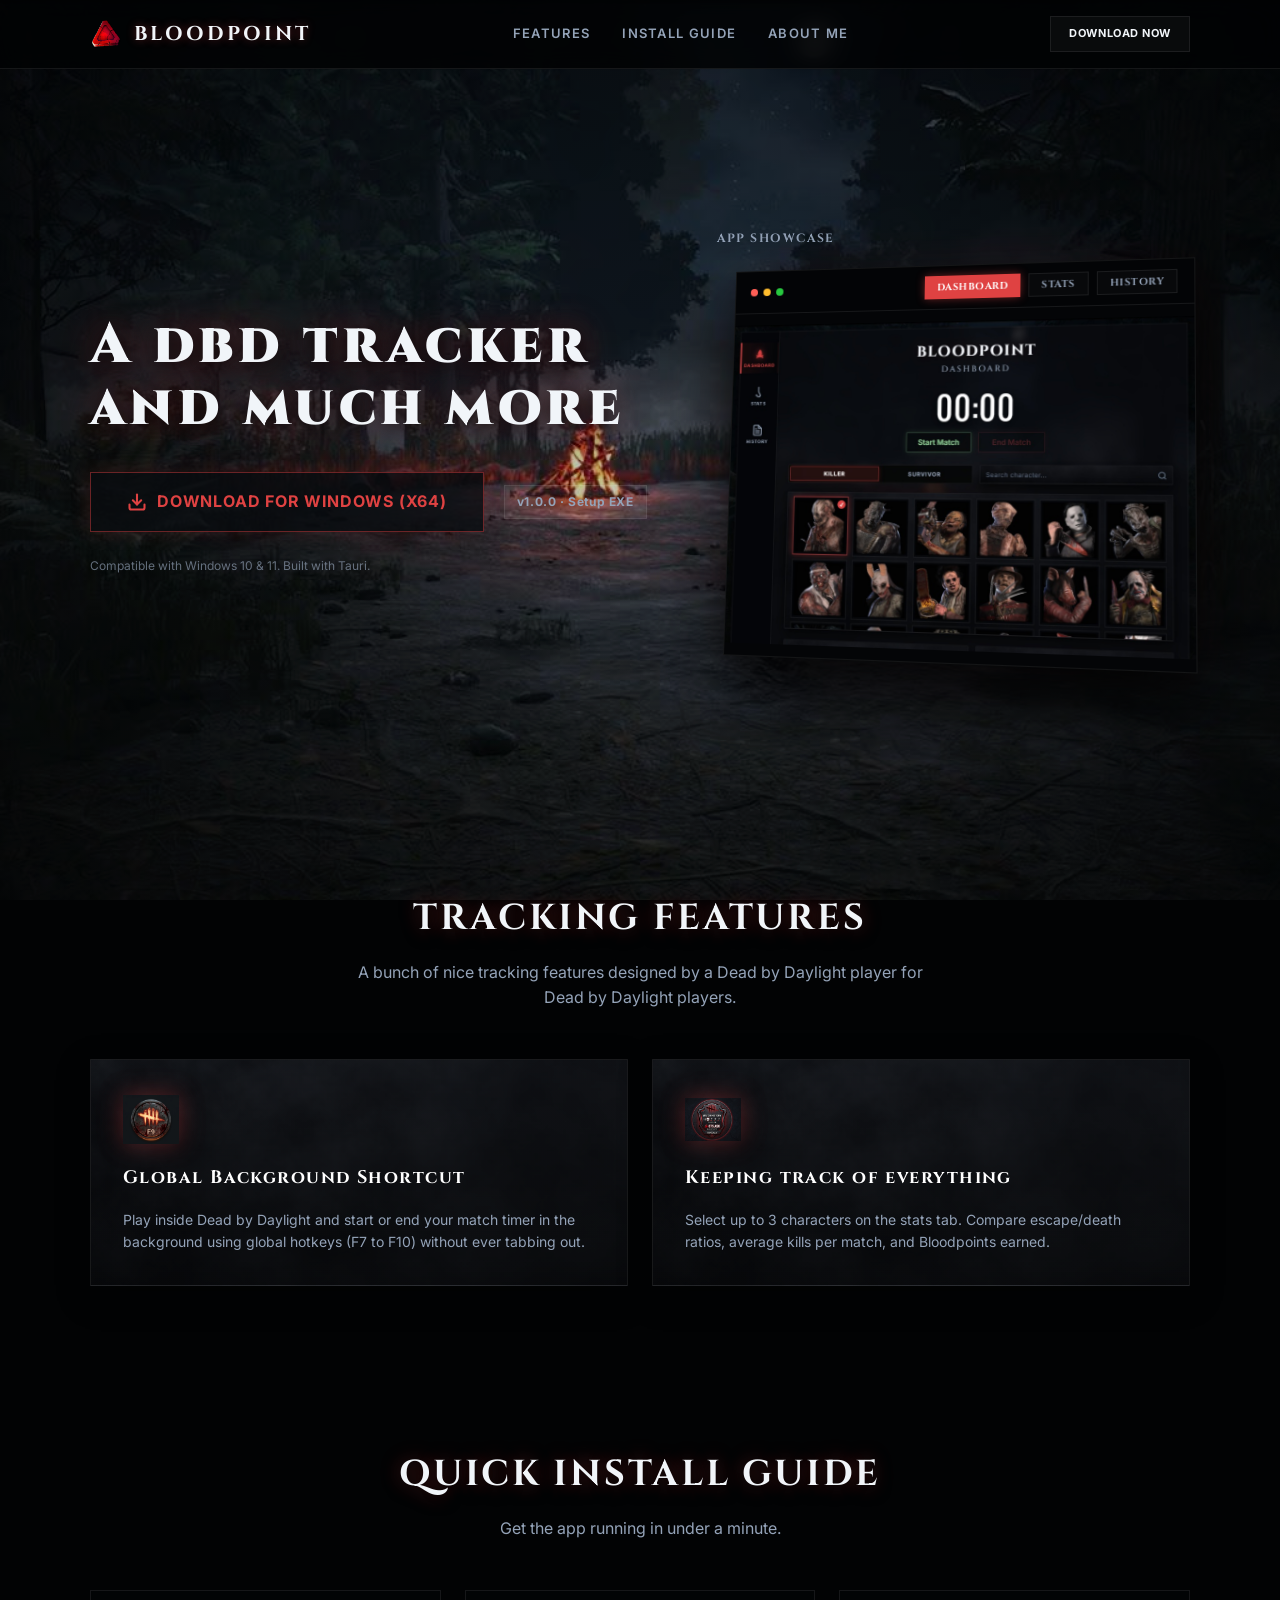
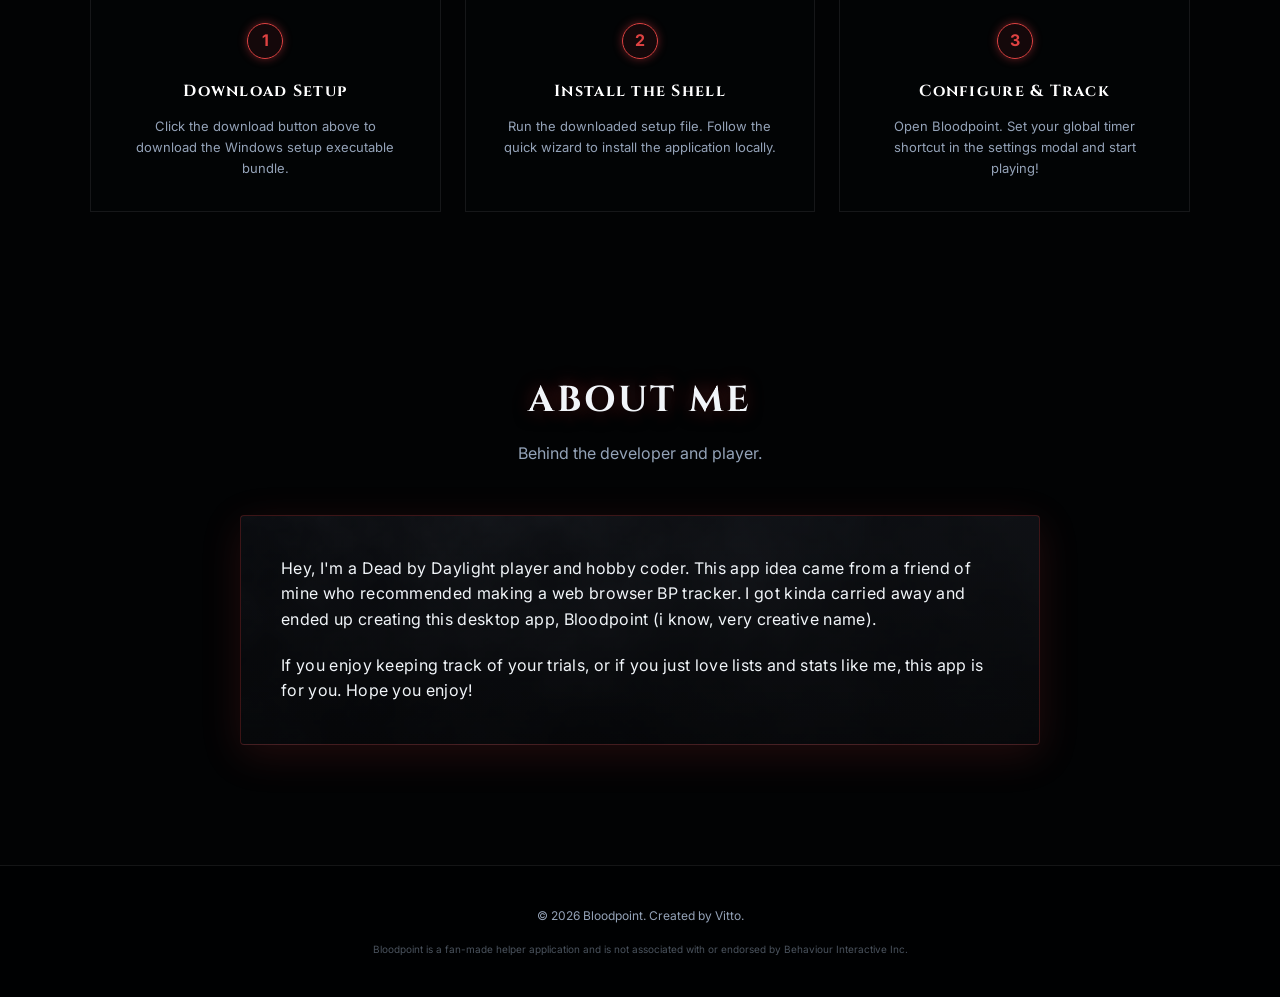
==== index.html @ 20779bcf "Initial commit of Bloodpoint showcase website" ====
<!DOCTYPE html>
<html lang="en">
<head>
  <meta charset="UTF-8">
  <meta name="viewport" content="width=device-width, initial-scale=1.0">
  <title>Bloodpoint - Dead by Daylight Companion App</title>
  <meta name="description" content="Track trials, manage matches, stopwatch games, and view Bloodpoint stats with the Bloodpoint app: the ultimate desktop helper for Dead by Daylight.">
  <link rel="icon" type="image/webp" href="assets/TransparentBP.webp">
  <link rel="stylesheet" href="index.css">
</head>
<body>

  <!-- Background Smoke Overlay -->
  <div class="fog-overlay"></div>

  <!-- Header -->
  <header class="site-header">
    <div class="header-container">
      <a href="#" class="logo-group">
        <img src="assets/TransparentBP.webp" alt="Bloodpoint Logo" class="nav-logo" onerror="this.style.display='none';">
        <span class="logo-text">BLOODPOINT</span>
      </a>
      <nav class="nav-links">
        <a href="#features" class="nav-link">Features</a>
        <a href="#install" class="nav-link">Install Guide</a>
        <a href="#about" class="nav-link">About Me</a>
      </nav>
      <a href="#download" class="cta-button nav-cta">Download Now</a>
    </div>
  </header>

  <!-- Hero Landing Section -->
  <section class="hero-section" id="download">
    <div class="hero-container">
      <div class="hero-content">
        <h1 class="hero-title">A dbd tracker and much more</h1>
        <div class="hero-actions">
          <!-- Direct download of your local installer -->
          <a href="Bloodpoint_1.0.0_x64-setup.exe" download class="cta-button primary-cta" id="download-win-btn">
            <svg viewBox="0 0 24 24" width="20" height="20" fill="none" stroke="currentColor" stroke-width="2.5" stroke-linecap="round" stroke-linejoin="round" class="btn-icon">
              <path d="M21 15v4a2 2 0 0 1-2 2H5a2 2 0 0 1-2-2v-4"></path>
              <polyline points="7 10 12 15 17 10"></polyline>
              <line x1="12" y1="15" x2="12" y2="3"></line>
            </svg>
            Download for Windows (x64)
          </a>
          <span class="version-badge">v1.0.0 · Setup EXE</span>
        </div>
        <p class="hero-footnote">Compatible with Windows 10 & 11. Built with Tauri.</p>
      </div>

      <!-- App Mockup Preview -->
      <div class="hero-mockup-wrapper">
        <span class="mockup-label">App Showcase</span>
        <div class="mockup-frame">
          <div class="mockup-titlebar">
            <div class="mockup-window-controls">
              <span class="mockup-dot red"></span>
              <span class="mockup-dot yellow"></span>
              <span class="mockup-dot green"></span>
            </div>
            <div class="mockup-tabs">
              <button type="button" class="mockup-tab-btn active" data-tab="dashboard">Dashboard</button>
              <button type="button" class="mockup-tab-btn" data-tab="stats">Stats</button>
              <button type="button" class="mockup-tab-btn" data-tab="history">History</button>
            </div>
          </div>
          <div class="mockup-body">
            <img id="mockup-img-dashboard" src="assets/Dashboarddbd.jpg" class="showcase-img active" alt="Bloodpoint Dashboard">
            <img id="mockup-img-stats" src="assets/Statsdbd.jpg" class="showcase-img" alt="Bloodpoint Stats">
            <img id="mockup-img-history" src="assets/MatchHistorydbd.jpg" class="showcase-img" alt="Bloodpoint Match History">
          </div>
        </div>
      </div>
    </div>
  </section>

  <!-- Showcase Features -->
  <section class="features-section" id="features">
    <div class="section-header">
      <h2 class="section-title">TRACKING FEATURES</h2>
      <p class="section-subtitle">A bunch of nice tracking features designed by a Dead by Daylight player for Dead by Daylight players.</p>
    </div>
    <div class="features-grid">
      <article class="feature-card">
        <div class="feature-icon-wrapper">
          <img src="assets/Global.png" class="feature-icon-img" alt="Global Shortcut">
        </div>
        <h3 class="feature-title">Global Background Shortcut</h3>
        <p class="feature-desc">Play inside Dead by Daylight and start or end your match timer in the background using global hotkeys (F7 to F10) without ever tabbing out.</p>
      </article>
      <article class="feature-card">
        <div class="feature-icon-wrapper">
          <img src="assets/Tracker.png" class="feature-icon-img" alt="Tracker Icon">
        </div>
        <h3 class="feature-title">Keeping track of everything</h3>
        <p class="feature-desc">Select up to 3 characters on the stats tab. Compare escape/death ratios, average kills per match, and Bloodpoints earned.</p>
      </article>
    </div>
  </section>

  <!-- Installation Steps -->
  <section class="install-section" id="install">
    <div class="section-header">
      <h2 class="section-title">QUICK INSTALL GUIDE</h2>
      <p class="section-subtitle">Get the app running in under a minute.</p>
    </div>
    <div class="install-steps">
      <div class="step-card">
        <div class="step-num">1</div>
        <h3 class="step-title">Download Setup</h3>
        <p class="step-desc">Click the download button above to download the Windows setup executable bundle.</p>
      </div>
      <div class="step-card">
        <div class="step-num">2</div>
        <h3 class="step-title">Install the Shell</h3>
        <p class="step-desc">Run the downloaded setup file. Follow the quick wizard to install the application locally.</p>
      </div>
      <div class="step-card">
        <div class="step-num">3</div>
        <h3 class="step-title">Configure & Track</h3>
        <p class="step-desc">Open Bloodpoint. Set your global timer shortcut in the settings modal and start playing!</p>
      </div>
    </div>
  </section>

  <!-- About Me Section -->
  <section class="about-section" id="about">
    <div class="section-header">
      <h2 class="section-title">ABOUT ME</h2>
      <p class="section-subtitle">Behind the developer and player.</p>
    </div>
    <div class="about-container">
      <div class="about-content-box">
        <p>Hey, I'm a Dead by Daylight player and hobby coder. This app idea came from a friend of mine who recommended making a web browser BP tracker. I got kinda carried away and ended up creating this desktop app, Bloodpoint (i know, very creative name).</p>
        <p>If you enjoy keeping track of your trials, or if you just love lists and stats like me, this app is for you. Hope you enjoy!</p>
      </div>
    </div>
  </section>

  <!-- Footer -->
  <footer class="site-footer">
    <div class="footer-container">
      <p class="copyright">&copy; 2026 Bloodpoint. Created by Vitto.</p>
      <p class="dbd-disclaimer">Bloodpoint is a fan-made helper application and is not associated with or endorsed by Behaviour Interactive Inc.</p>
    </div>
  </footer>

  <script src="script.js"></script>
</body>
</html>
---- index.css ----
@import url('https://fonts.googleapis.com/css2?family=Cinzel:wght@400;600;700;900&family=Inter:wght@300;400;500;600;700&display=swap');

:root {
  --bg-dark: #020304;
  --bg-darker: #000102;
  --accent-red: #df4242;
  --accent-red-glow: rgba(223, 66, 66, 0.45);
  --accent-green: #8fd496;
  --accent-green-glow: rgba(143, 212, 150, 0.35);
  --panel-bg: rgba(10, 12, 16, 0.78);
  --border-color: rgba(255, 255, 255, 0.08);
  --border-glow-red: rgba(223, 66, 66, 0.25);
  --text-light: #f1f5f9;
  --text-gray: #94a3b8;
  --font-title: 'Cinzel', Georgia, serif;
  --font-main: 'Inter', sans-serif;
}

/* Reset and Globals */
* {
  box-sizing: border-box;
  margin: 0;
  padding: 0;
}

html {
  scroll-behavior: smooth;
}

body {
  font-family: var(--font-main);
  color: var(--text-light);
  background-color: var(--bg-dark);
  overflow-x: hidden;
  line-height: 1.6;
}

/* Foggy background overlay */
.fog-overlay {
  position: fixed;
  top: 0;
  left: 0;
  width: 100%;
  height: 100%;
  z-index: -1;
  background: 
    radial-gradient(circle at center, rgba(3, 4, 6, 0.1) 0%, rgba(2, 3, 4, 0.8) 100%),
    url('assets/Background.jpeg') no-repeat center center fixed;
  background-size: cover;
  opacity: 0.9;
}

.fog-overlay::before {
  content: '';
  position: absolute;
  top: 0;
  left: 0;
  width: 200%;
  height: 100%;
  background: url('data:image/svg+xml,%3Csvg viewBox="0 0 800 600" xmlns="http://www.w3.org/2000/svg"%3E%3Cfilter id="noise"%3E%3CfeTurbulence type="fractalNoise" baseFrequency="0.015" numOctaves="3" result="noise"/%3E%3CfeColorMatrix type="matrix" values="1 0 0 0 0 0 1 0 0 0 0 0 1 0 0 0 0 0 0.15 0"/%3E%3C/filter%3E%3Crect width="100%25" height="100%25" filter="url(%23noise)"/%3E%3C/svg%3E');
  opacity: 0.15;
  animation: moveFog 45s linear infinite;
  pointer-events: none;
}

@keyframes moveFog {
  0% { transform: translateX(0); }
  100% { transform: translateX(-50%); }
}

/* Grid & Layout containers */
.header-container,
.hero-container,
.features-section,
.install-section,
.updater-section,
.footer-container {
  width: 90%;
  max-width: 1100px;
  margin: 0 auto;
}

/* Typography & Titles */
h1, h2, h3, h4 {
  font-family: var(--font-title);
  letter-spacing: 0.08em;
}

.section-header {
  text-align: center;
  margin-bottom: 48px;
}

.section-title {
  font-size: 36px;
  font-weight: 700;
  color: var(--text-light);
  text-shadow: 0 4px 15px rgba(0,0,0,0.8), 0 0 20px var(--accent-red-glow);
  margin-bottom: 12px;
}

.section-subtitle {
  font-size: 16px;
  color: var(--text-gray);
  max-width: 600px;
  margin: 0 auto;
}

/* Button Component */
.cta-button {
  display: inline-flex;
  align-items: center;
  justify-content: center;
  font-family: var(--font-main);
  text-decoration: none;
  font-weight: 700;
  font-size: 14px;
  letter-spacing: 0.05em;
  text-transform: uppercase;
  padding: 12px 28px;
  border: 1px solid var(--border-color);
  cursor: pointer;
  transition: all 0.25s cubic-bezier(0.4, 0, 0.2, 1);
}

.primary-cta {
  background: var(--panel-bg);
  color: var(--accent-red);
  border-color: var(--accent-red-glow);
  box-shadow: 0 0 20px rgba(223, 66, 66, 0.15);
  gap: 10px;
  font-size: 16px;
  padding: 16px 36px;
}

.primary-cta:hover {
  background: rgba(30, 10, 12, 0.9);
  border-color: var(--accent-red);
  color: #ffffff;
  box-shadow: 0 0 30px rgba(223, 66, 66, 0.35);
  transform: translateY(-2px);
}

.btn-icon {
  flex-shrink: 0;
}

/* Header styling */
.site-header {
  position: fixed;
  top: 0;
  left: 0;
  width: 100%;
  z-index: 100;
  background: rgba(2, 3, 4, 0.85);
  backdrop-filter: blur(12px);
  border-bottom: 1px solid var(--border-color);
  padding: 16px 0;
}

.header-container {
  display: flex;
  justify-content: space-between;
  align-items: center;
}

.logo-group {
  display: flex;
  align-items: center;
  gap: 12px;
  text-decoration: none;
}

.nav-logo {
  width: 32px;
  height: 32px;
  object-fit: contain;
}

.logo-text {
  font-family: var(--font-title);
  font-size: 20px;
  font-weight: 700;
  color: var(--text-light);
  letter-spacing: 0.15em;
  text-shadow: 0 0 10px var(--accent-red-glow);
}

.nav-links {
  display: flex;
  gap: 32px;
}

.nav-link {
  font-size: 13px;
  font-weight: 600;
  text-transform: uppercase;
  color: var(--text-gray);
  text-decoration: none;
  letter-spacing: 0.1em;
  transition: color 0.2s ease;
}

.nav-link:hover {
  color: var(--text-light);
}

.nav-cta {
  font-size: 11px;
  padding: 8px 18px;
  color: var(--text-light);
  background: rgba(255, 255, 255, 0.03);
}

.nav-cta:hover {
  border-color: var(--text-light);
  background: rgba(255, 255, 255, 0.08);
}

/* Hero section */
.hero-section {
  padding: 160px 0 80px 0;
  min-height: 90vh;
  display: flex;
  align-items: center;
}

.hero-container {
  display: grid;
  grid-template-columns: 1.1fr 0.9fr;
  align-items: center;
  gap: 48px;
}

.hero-content {
  display: flex;
  flex-direction: column;
  gap: 24px;
}

.hero-title {
  font-size: 56px;
  font-weight: 900;
  line-height: 1.1;
  color: var(--text-light);
  text-shadow: 0 4px 20px rgba(0,0,0,0.9), 0 0 35px var(--accent-red-glow);
}

.hero-subtitle {
  font-size: 18px;
  color: var(--text-gray);
  max-width: 520px;
}

.hero-actions {
  display: flex;
  align-items: center;
  gap: 20px;
  margin-top: 10px;
}

.version-badge {
  font-size: 12px;
  font-weight: 700;
  letter-spacing: 0.05em;
  color: var(--text-gray);
  background: rgba(255, 255, 255, 0.05);
  border: 1px solid var(--border-color);
  padding: 6px 12px;
}

.hero-footnote {
  font-size: 12px;
  color: var(--text-gray);
  opacity: 0.65;
}

/* Simulated App Mockup */
.hero-mockup-wrapper {
  perspective: 1000px;
}

.mockup-label {
  font-family: var(--font-title);
  font-size: 12px;
  font-weight: 700;
  letter-spacing: 0.12em;
  color: var(--text-gray);
  text-transform: uppercase;
  margin-bottom: 12px;
  display: block;
}

.mockup-frame {
  background: var(--bg-darker);
  border: 1px solid var(--border-color);
  box-shadow: 0 30px 70px rgba(0, 0, 0, 0.9), 0 0 50px rgba(223, 66, 66, 0.05);
  transform: rotateY(-10deg) rotateX(5deg);
  transition: transform 0.4s ease;
  display: flex;
  flex-direction: column;
  height: 400px;
}

.mockup-frame:hover {
  transform: rotateY(-4deg) rotateX(2deg) translateY(-5px);
}

.mockup-titlebar {
  display: flex;
  align-items: center;
  gap: 6px;
  padding: 10px 16px;
  background: rgba(4, 5, 7, 0.95);
  border-bottom: 1px solid var(--border-color);
}

.mockup-dot {
  width: 8px;
  height: 8px;
  border-radius: 50%;
}

.mockup-dot.red { background: #ff5f56; }
.mockup-dot.yellow { background: #ffbd2e; }
.mockup-dot.green { background: #27c93f; }

.mockup-window-title {
  font-size: 9px;
  font-weight: 700;
  letter-spacing: 0.1em;
  color: var(--text-gray);
  margin-left: 10px;
}

.mockup-body {
  position: relative;
  overflow: hidden;
  background: #020304;
  flex: 1;
  display: flex;
}

.showcase-img {
  position: absolute;
  top: 0;
  left: 0;
  width: 100%;
  height: 100%;
  object-fit: contain;
  opacity: 0;
  pointer-events: none;
  transition: opacity 0.35s ease;
  background: #040507;
}

.showcase-img.active {
  opacity: 1;
  pointer-events: auto;
}

/* Mockup Tabs in Header */
.mockup-window-controls {
  display: flex;
  gap: 6px;
  align-items: center;
}

.mockup-tabs {
  display: flex;
  gap: 8px;
  margin-left: auto;
}

.mockup-tab-btn {
  background: rgba(255, 255, 255, 0.02);
  border: 1px solid var(--border-color);
  color: var(--text-gray);
  font-family: var(--font-title);
  font-size: 10px;
  font-weight: 700;
  letter-spacing: 0.05em;
  padding: 4px 12px;
  cursor: pointer;
  transition: all 0.2s ease;
  text-transform: uppercase;
}

.mockup-tab-btn:hover {
  color: var(--text-light);
  border-color: rgba(255, 255, 255, 0.2);
}

.mockup-tab-btn.active {
  color: #ffffff;
  background: var(--accent-red);
  border-color: var(--accent-red-glow);
  box-shadow: 0 0 10px var(--accent-red-glow);
}

/* Feature grid and cards */
.features-section {
  padding: 80px 0;
}

.features-grid {
  display: grid;
  grid-template-columns: repeat(2, 1fr);
  gap: 24px;
}

.feature-card {
  background: 
    linear-gradient(180deg, rgba(8, 10, 14, 0.75) 0%, rgba(4, 5, 7, 0.92) 100%),
    url('assets/hq720.jpg') no-repeat center center;
  background-size: cover;
  border: 1px solid var(--border-color);
  box-shadow: 0 10px 30px rgba(0, 0, 0, 0.4);
  padding: 32px;
  display: flex;
  flex-direction: column;
  gap: 16px;
  transition: all 0.25s ease;
}

.feature-card:hover {
  border-color: var(--accent-red-glow);
  box-shadow: 0 15px 40px rgba(223, 66, 66, 0.15);
  transform: translateY(-3px);
}

.feature-icon-wrapper {
  width: 56px;
  height: 56px;
  display: flex;
  align-items: center;
  justify-content: flex-start;
}

.feature-icon-img {
  max-width: 100%;
  max-height: 100%;
  object-fit: contain;
  filter: drop-shadow(0 0 12px rgba(223, 66, 66, 0.35));
}

.feature-title {
  font-size: 18px;
  font-weight: 700;
  color: #ffffff;
}

.feature-desc {
  font-size: 14px;
  color: var(--text-gray);
}

/* Install steps */
.install-section {
  padding: 80px 0;
}

.install-steps {
  display: grid;
  grid-template-columns: repeat(3, 1fr);
  gap: 24px;
}

.step-card {
  background: rgba(4, 5, 7, 0.65);
  border: 1px solid var(--border-color);
  padding: 32px;
  text-align: center;
  position: relative;
}

.step-num {
  width: 36px;
  height: 36px;
  border-radius: 50%;
  border: 1px solid var(--accent-red);
  color: var(--accent-red);
  background: rgba(223, 66, 66, 0.08);
  font-weight: 700;
  display: flex;
  align-items: center;
  justify-content: center;
  margin: 0 auto 20px auto;
  font-size: 16px;
  box-shadow: 0 0 10px var(--accent-red-glow);
}

.step-title {
  font-size: 16px;
  font-weight: 700;
  color: #ffffff;
  margin-bottom: 12px;
}

.step-desc {
  font-size: 13px;
  color: var(--text-gray);
}

/* About Me Section */
.about-section {
  padding: 80px 0 120px 0;
}

.about-container {
  max-width: 800px;
  margin: 0 auto;
}

.about-content-box {
  background: 
    linear-gradient(180deg, rgba(8, 10, 14, 0.82) 0%, rgba(4, 5, 7, 0.95) 100%),
    url('assets/hq720.jpg') no-repeat center center;
  background-size: cover;
  border: 1px solid var(--border-glow-red);
  box-shadow: 0 10px 40px rgba(223, 66, 66, 0.15);
  padding: 40px;
  border-radius: 4px;
  display: flex;
  flex-direction: column;
  gap: 20px;
}

.about-content-box p {
  font-size: 16px;
  line-height: 1.6;
  color: var(--text-light);
  letter-spacing: 0.02em;
}

/* Footer styling */
.site-footer {
  background: var(--bg-darker);
  border-top: 1px solid var(--border-color);
  padding: 40px 0;
}

.footer-container {
  display: flex;
  flex-direction: column;
  align-items: center;
  gap: 16px;
  text-align: center;
}

.copyright {
  font-size: 12px;
  color: var(--text-gray);
}

.dbd-disclaimer {
  font-size: 10px;
  color: var(--text-gray);
  opacity: 0.5;
  max-width: 700px;
}

/* Responsive breakpoint styling */
@media (max-width: 900px) {
  .hero-container {
    grid-template-columns: 1fr;
    gap: 48px;
    text-align: center;
  }

  .hero-content {
    align-items: center;
  }

  .hero-subtitle {
    margin: 0 auto;
  }

  .hero-mockup-wrapper {
    max-width: 500px;
    margin: 0 auto;
  }

  .mockup-frame {
    transform: none;
    height: 320px;
  }

  .mockup-frame:hover {
    transform: translateY(-5px);
  }

  .features-grid {
    grid-template-columns: 1fr;
  }

  .install-steps {
    grid-template-columns: 1fr;
  }

  .code-steps {
    grid-template-columns: 1fr;
  }
}

@media (max-width: 600px) {
  .hero-title {
    font-size: 40px;
  }

  .hero-actions {
    flex-direction: column;
    width: 100%;
  }

  .primary-cta {
    width: 100%;
  }

  .nav-links {
    display: none;
  }
}
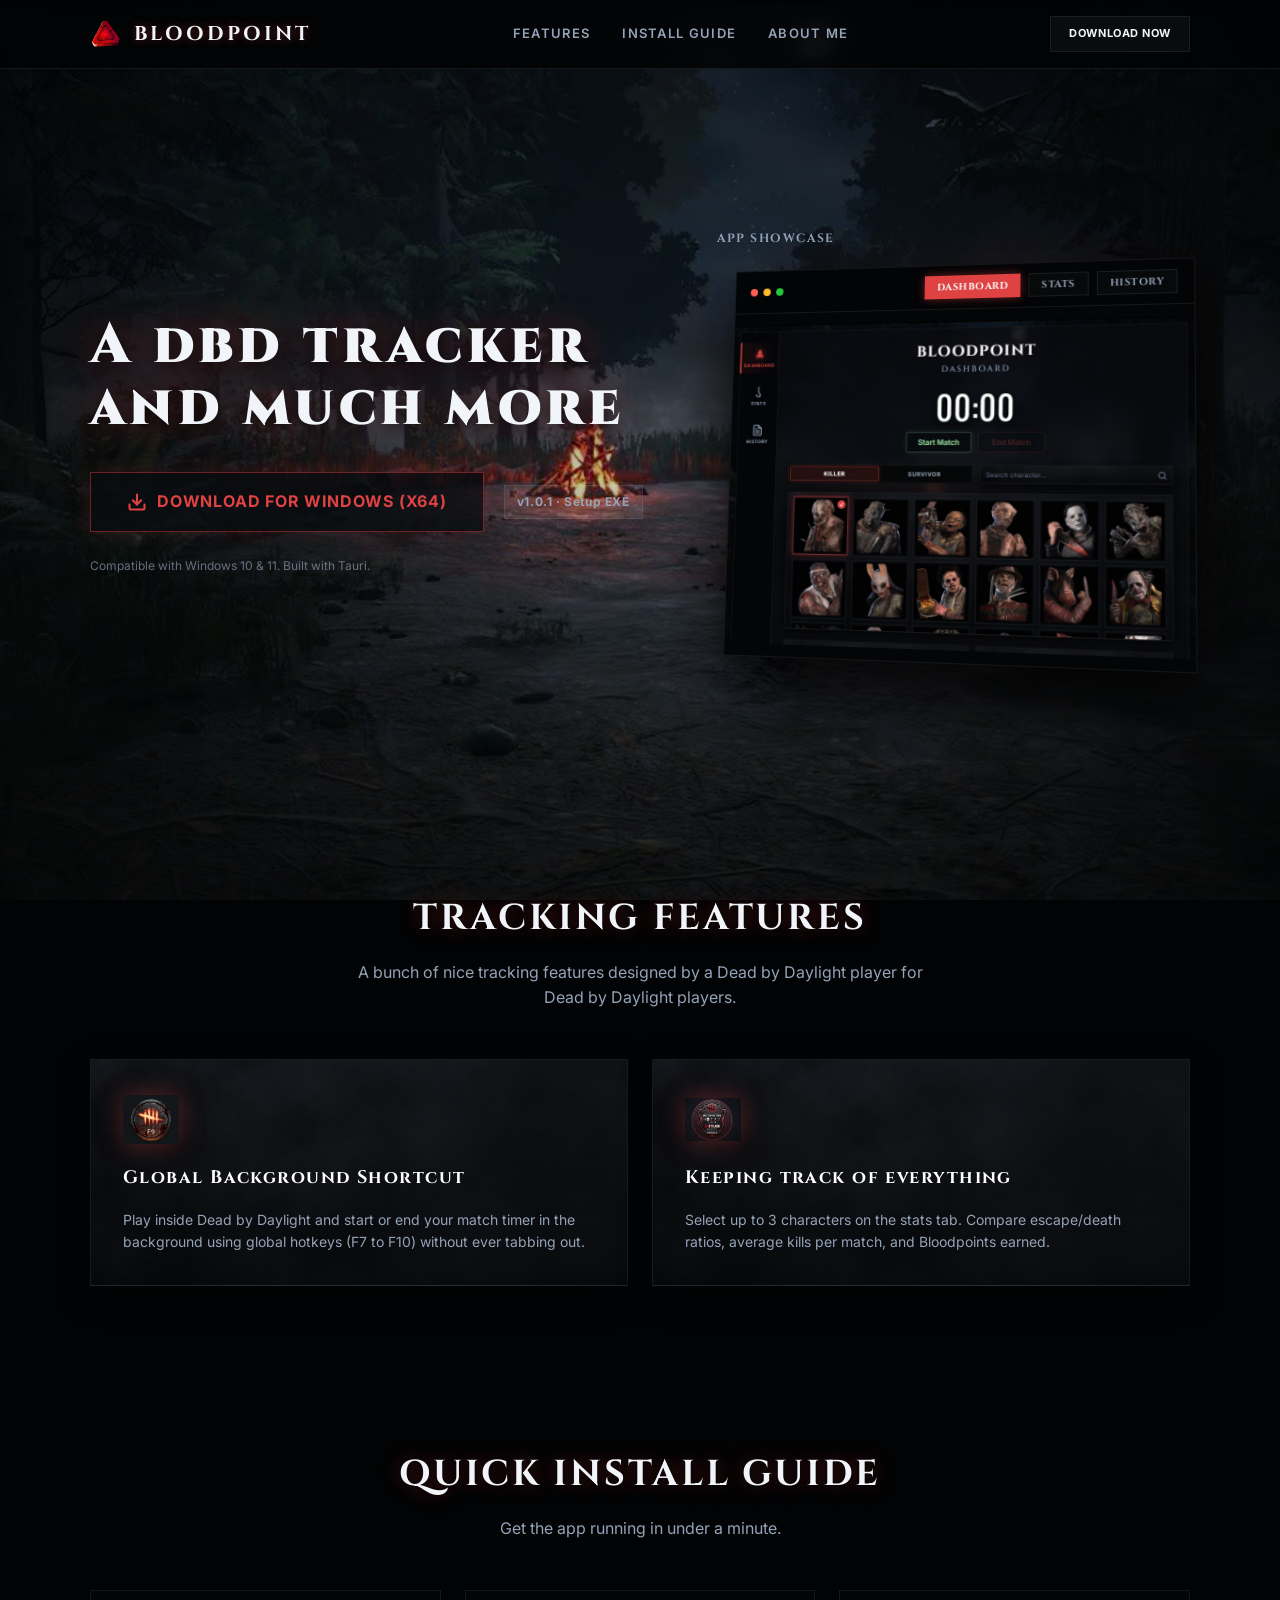
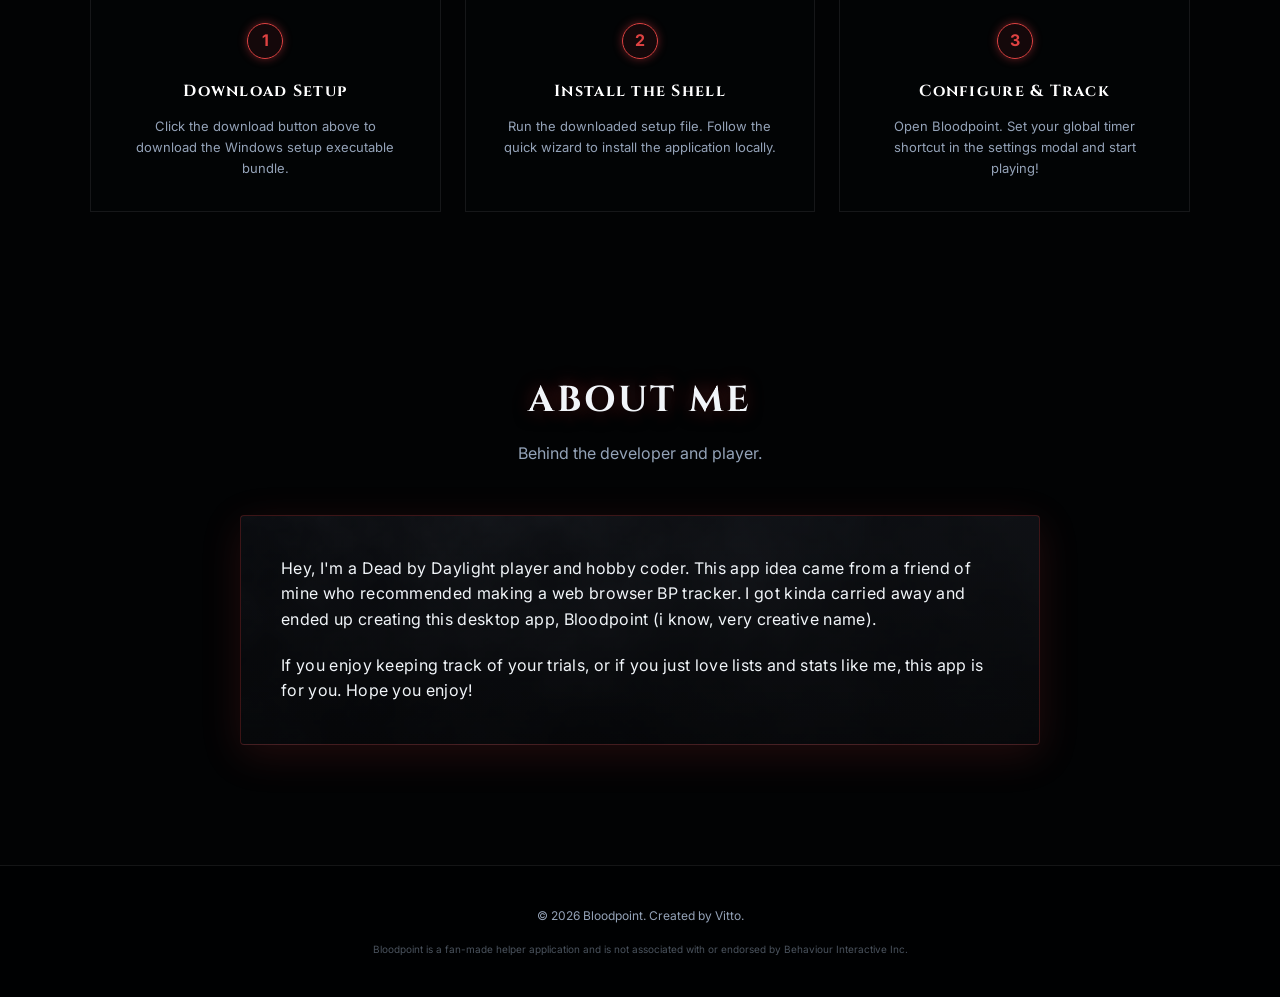
==== commit 64676f51: "feat: publish version 1.0.1 and updater.json" ====
--- a/index.html
+++ b/index.html
@@ -3,7 +3,7 @@
 <head>
   <meta charset="UTF-8">
   <meta name="viewport" content="width=device-width, initial-scale=1.0">
-  <title>Bloodpoint - Dead by Daylight Companion App</title>
+  <title>DBDTracker Bloodpoint - Dead by Daylight Match Tracker</title>
   <meta name="description" content="Track trials, manage matches, stopwatch games, and view Bloodpoint stats with the Bloodpoint app: the ultimate desktop helper for Dead by Daylight.">
   <link rel="icon" type="image/webp" href="assets/TransparentBP.webp">
   <link rel="stylesheet" href="index.css">
@@ -36,7 +36,7 @@
         <h1 class="hero-title">A dbd tracker and much more</h1>
         <div class="hero-actions">
           <!-- Direct download of your local installer -->
-          <a href="Bloodpoint_1.0.0_x64-setup.exe" download class="cta-button primary-cta" id="download-win-btn">
+          <a href="Bloodpoint_1.0.1_x64-setup.exe" download class="cta-button primary-cta" id="download-win-btn">
             <svg viewBox="0 0 24 24" width="20" height="20" fill="none" stroke="currentColor" stroke-width="2.5" stroke-linecap="round" stroke-linejoin="round" class="btn-icon">
               <path d="M21 15v4a2 2 0 0 1-2 2H5a2 2 0 0 1-2-2v-4"></path>
               <polyline points="7 10 12 15 17 10"></polyline>
@@ -44,7 +44,7 @@
             </svg>
             Download for Windows (x64)
           </a>
-          <span class="version-badge">v1.0.0 · Setup EXE</span>
+          <span class="version-badge">v1.0.1 · Setup EXE</span>
         </div>
         <p class="hero-footnote">Compatible with Windows 10 & 11. Built with Tauri.</p>
       </div>
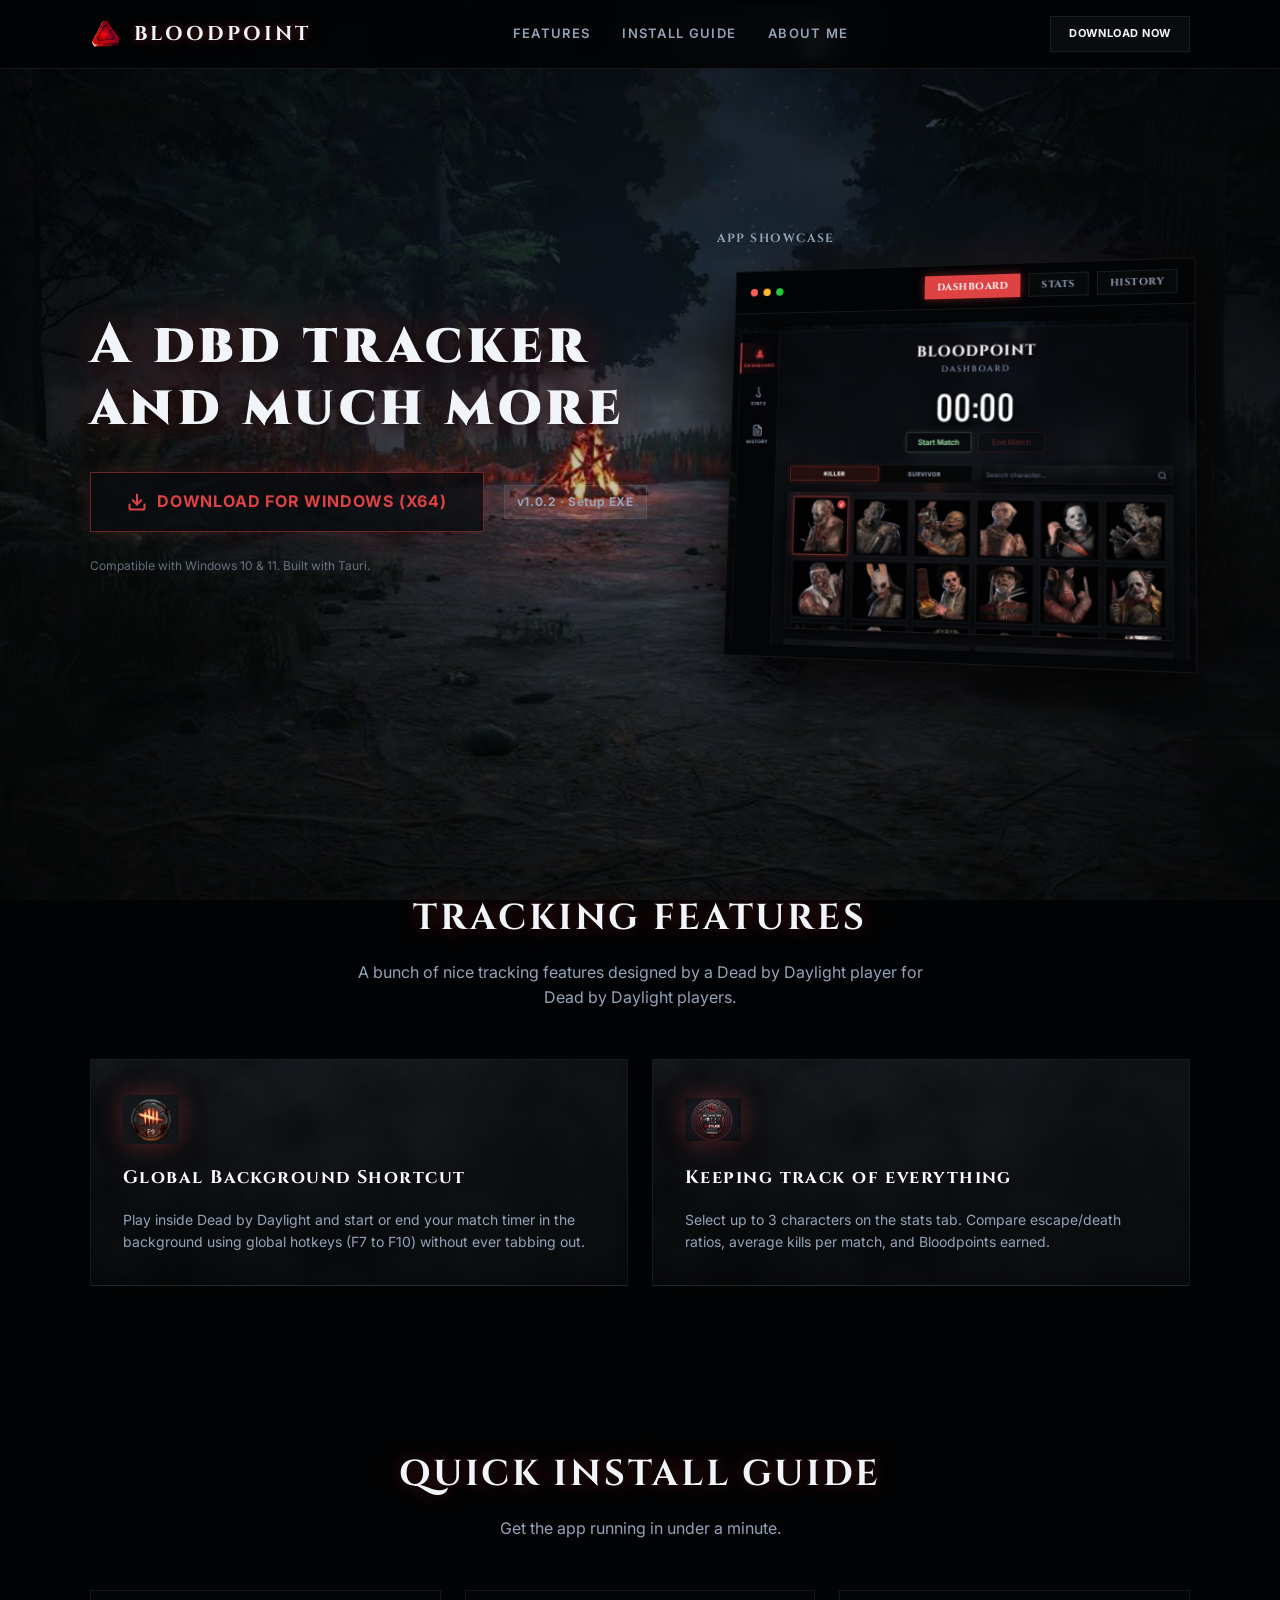
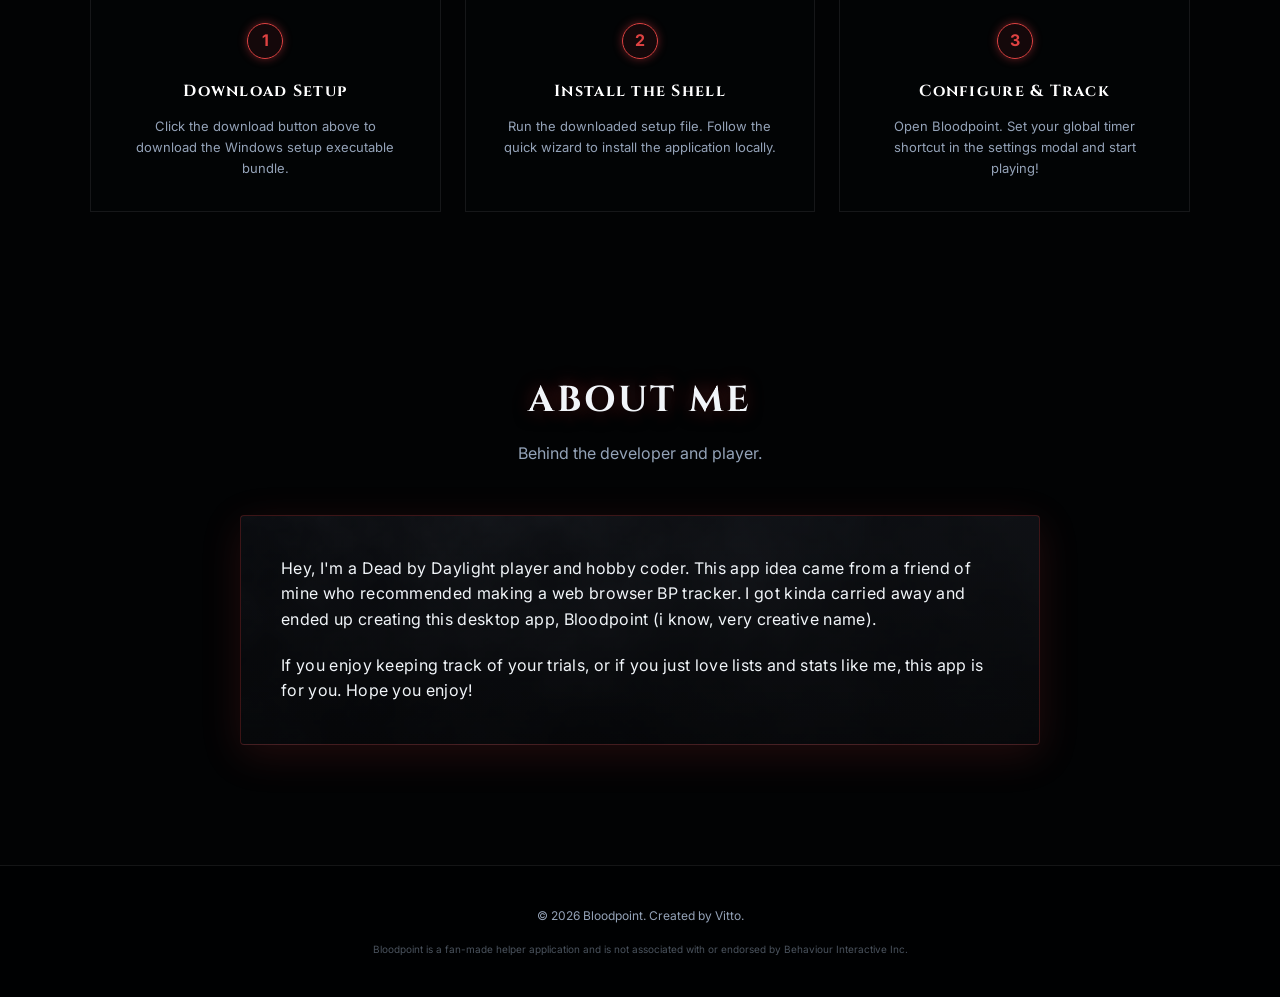
==== commit 01e0b182: "feat: publish version 1.0.2 with single match deletion support" ====
--- a/index.html
+++ b/index.html
@@ -36,7 +36,7 @@
         <h1 class="hero-title">A dbd tracker and much more</h1>
         <div class="hero-actions">
           <!-- Direct download of your local installer -->
-          <a href="Bloodpoint_1.0.1_x64-setup.exe" download class="cta-button primary-cta" id="download-win-btn">
+          <a href="Bloodpoint_1.0.2_x64-setup.exe" download class="cta-button primary-cta" id="download-win-btn">
             <svg viewBox="0 0 24 24" width="20" height="20" fill="none" stroke="currentColor" stroke-width="2.5" stroke-linecap="round" stroke-linejoin="round" class="btn-icon">
               <path d="M21 15v4a2 2 0 0 1-2 2H5a2 2 0 0 1-2-2v-4"></path>
               <polyline points="7 10 12 15 17 10"></polyline>
@@ -44,7 +44,7 @@
             </svg>
             Download for Windows (x64)
           </a>
-          <span class="version-badge">v1.0.1 · Setup EXE</span>
+          <span class="version-badge">v1.0.2 · Setup EXE</span>
         </div>
         <p class="hero-footnote">Compatible with Windows 10 & 11. Built with Tauri.</p>
       </div>
